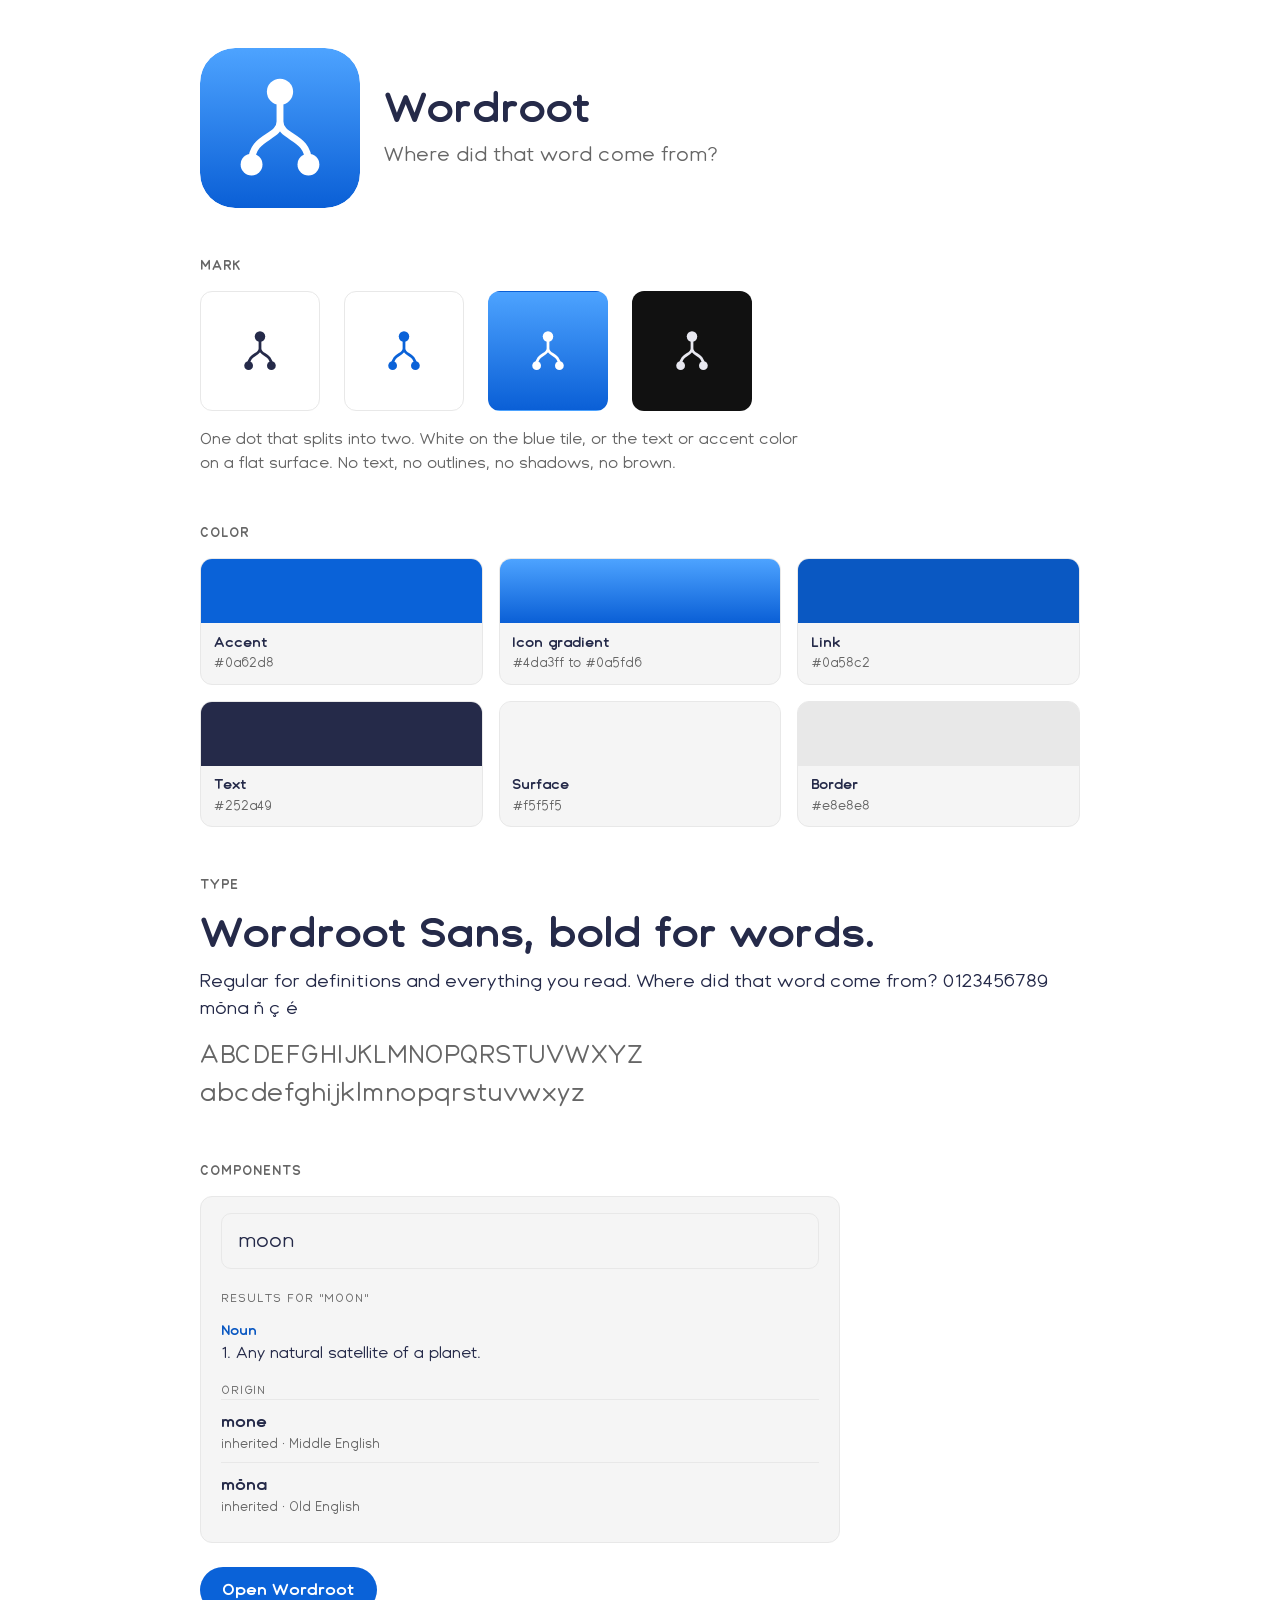
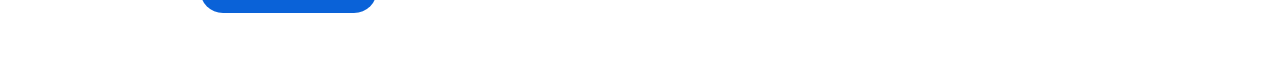
==== brand/index.html @ b56b0630 "Root is the app: opens on word, idle demo, Wordroot Sans typeface, brand kit and design system, shor" ====
<!doctype html>
<html lang="en">
<head>
<meta charset="utf-8">
<meta name="viewport" content="width=device-width, initial-scale=1">
<title>Wordroot brand kit</title>
<link rel="stylesheet" href="tokens.css">
<style>
  * { box-sizing: border-box; margin: 0; }
  body { font-family: var(--font); background: var(--bg); color: var(--text); line-height: 1.5; padding: var(--space-4) var(--space-2); }
  main { max-width: 880px; margin: 0 auto; }
  h1 { font-size: 2.6rem; font-weight: var(--weight-title); letter-spacing: -.02em; line-height: 1.1; }
  h2 { font-size: .8rem; text-transform: uppercase; letter-spacing: .08em; color: var(--text2); font-weight: var(--weight-label); margin: var(--space-4) 0 var(--space-2); }
  p.lead { font-size: 1.25rem; color: var(--text2); margin-top: var(--space-1); max-width: 34ch; }
  .row { display: flex; gap: var(--space-3); flex-wrap: wrap; align-items: center; }
  .icon { width: 160px; height: 160px; border-radius: var(--radius-icon); display: block; }
  .tile { width: 120px; height: 120px; border: 1px solid var(--border); border-radius: var(--radius-lg); display: grid; place-items: center; }
  .tile svg { width: 64px; height: 64px; }
  .swatches { display: grid; grid-template-columns: repeat(3, 1fr); gap: var(--space-2); }
  .sw { border: 1px solid var(--border); border-radius: var(--radius-lg); overflow: hidden; background: var(--bg2); }
  .sw i { display: block; height: 64px; }
  .sw b { display: block; padding: .6rem .8rem 0; font-size: .85rem; }
  .sw code { display: block; padding: 0 .8rem .7rem; font: inherit; font-size: .8rem; color: var(--text2); }
  .card { background: var(--bg2); border: 1px solid var(--border); border-radius: var(--radius-lg); padding: 1rem 1.25rem; max-width: var(--measure); }
  input { width: 100%; font: inherit; font-size: var(--size-input); padding: .75rem 1rem; border: 1px solid var(--border); border-radius: var(--radius-md); background: var(--bg2); color: var(--text); margin-bottom: var(--space-2); }
  .pos { color: var(--link); font-size: .85rem; font-weight: var(--weight-label); margin-top: .75rem; }
  .label { font-size: .75rem; text-transform: uppercase; letter-spacing: .08em; color: var(--text2); }
  .root { padding: .6rem 0; border-top: 1px solid var(--border); }
  .root small { display: block; color: var(--text2); font-size: .8rem; }
  .btn { display: inline-block; background: var(--accent); color: #fff; font-weight: var(--weight-label); padding: .7rem 1.4rem; border-radius: 999px; text-decoration: none; }
  .dont { color: var(--text2); max-width: 60ch; }
</style>
</head>
<body>
<main>
  <div class="row" style="margin-bottom: var(--space-3)">
    <img class="icon" src="icon.svg" alt="Wordroot app icon">
    <div><h1>Wordroot</h1><p class="lead">Where did that word come from?</p></div>
  </div>

  <h2>Mark</h2>
  <div class="row">
    <div class="tile" style="color:var(--text)"><svg viewBox="0 0 1024 1024" fill="currentColor" aria-hidden="true"><path d="M512 300V470C512 580 330 560 330 730M512 470C512 580 694 560 694 730" fill="none" stroke="currentColor" stroke-width="44" stroke-linecap="round"/><circle cx="512" cy="280" r="84"/><circle cx="330" cy="746" r="70"/><circle cx="694" cy="746" r="70"/></svg></div>
    <div class="tile" style="color:var(--accent)"><svg viewBox="0 0 1024 1024" fill="currentColor" aria-hidden="true"><path d="M512 300V470C512 580 330 560 330 730M512 470C512 580 694 560 694 730" fill="none" stroke="currentColor" stroke-width="44" stroke-linecap="round"/><circle cx="512" cy="280" r="84"/><circle cx="330" cy="746" r="70"/><circle cx="694" cy="746" r="70"/></svg></div>
    <div class="tile" style="background:linear-gradient(var(--accent-light),var(--accent-deep));color:#fff;border-color:transparent"><svg viewBox="0 0 1024 1024" fill="currentColor" aria-hidden="true"><path d="M512 300V470C512 580 330 560 330 730M512 470C512 580 694 560 694 730" fill="none" stroke="currentColor" stroke-width="44" stroke-linecap="round"/><circle cx="512" cy="280" r="84"/><circle cx="330" cy="746" r="70"/><circle cx="694" cy="746" r="70"/></svg></div>
    <div class="tile" style="background:#111;color:#e8e8f0;border-color:transparent"><svg viewBox="0 0 1024 1024" fill="currentColor" aria-hidden="true"><path d="M512 300V470C512 580 330 560 330 730M512 470C512 580 694 560 694 730" fill="none" stroke="currentColor" stroke-width="44" stroke-linecap="round"/><circle cx="512" cy="280" r="84"/><circle cx="330" cy="746" r="70"/><circle cx="694" cy="746" r="70"/></svg></div>
  </div>
  <p class="dont" style="margin-top: var(--space-2)">One dot that splits into two. White on the blue tile, or the text or accent color on a flat surface. No text, no outlines, no shadows, no brown.</p>

  <h2>Color</h2>
  <div class="swatches">
    <div class="sw"><i style="background:var(--accent)"></i><b>Accent</b><code>#0a62d8</code></div>
    <div class="sw"><i style="background:linear-gradient(var(--accent-light),var(--accent-deep))"></i><b>Icon gradient</b><code>#4da3ff to #0a5fd6</code></div>
    <div class="sw"><i style="background:var(--link)"></i><b>Link</b><code>#0a58c2</code></div>
    <div class="sw"><i style="background:var(--text)"></i><b>Text</b><code>#252a49</code></div>
    <div class="sw"><i style="background:var(--bg2)"></i><b>Surface</b><code>#f5f5f5</code></div>
    <div class="sw"><i style="background:var(--border)"></i><b>Border</b><code>#e8e8e8</code></div>
  </div>

  <h2>Type</h2>
  <p style="font-size:2.6rem;font-weight:var(--weight-title);letter-spacing:-.02em;line-height:1.15">Wordroot Sans, bold for words.</p>
  <p style="margin-top:.6rem;font-size:1.15rem">Regular for definitions and everything you read. Where did that word come from? 0123456789 mōna ñ ç é</p>
  <p style="margin-top:.8rem;font-size:1.6rem;letter-spacing:.02em;color:var(--text2)">ABCDEFGHIJKLMNOPQRSTUVWXYZ<br>abcdefghijklmnopqrstuvwxyz</p>

  <h2>Components</h2>
  <div class="card">
    <input value="moon" aria-label="Look up a word">
    <span class="label">Results for "moon"</span>
    <div class="pos">Noun</div>
    <p>1. Any natural satellite of a planet.</p>
    <div class="label" style="margin-top: var(--space-2)">Origin</div>
    <div class="root"><b>mone</b><small>inherited · Middle English</small></div>
    <div class="root"><b>mōna</b><small>inherited · Old English</small></div>
  </div>
  <p style="margin-top: var(--space-3)"><a class="btn" href="#">Open Wordroot</a></p>
</main>
</body>
</html>
---- brand/tokens.css ----
@font-face { font-family: "Wordroot Sans"; font-weight: 400; font-display: swap; src: url(fonts/WordrootSans-Regular.woff2) format("woff2"); }
@font-face { font-family: "Wordroot Sans"; font-weight: 700; font-display: swap; src: url(fonts/WordrootSans-Bold.woff2) format("woff2"); }

/* Wordroot design tokens. One source for the web app, the landing page and the docs.
   iOS and macOS use the same values through SwiftUI system colors (see BRAND.md). */
:root {
  /* color */
  --accent: #0a62d8;        /* buttons, selection */
  --accent-light: #4da3ff;  /* icon gradient top */
  --accent-deep: #0a5fd6;   /* icon gradient bottom */
  --link: #0a58c2;
  --bg: #ffffff;
  --bg2: #f5f5f5;           /* cards, inputs */
  --text: #252a49;          /* ink, a navy not a black */
  --text2: #666666;
  --border: #e8e8e8;

  /* type: Wordroot Sans, with the system font behind it for scripts it does not draw */
  --font: "Wordroot Sans", -apple-system, system-ui, "Segoe UI", sans-serif;
  --size-body: 1rem;
  --size-input: 1.25rem;
  --weight-title: 700;
  --weight-label: 600;

  /* shape */
  --radius-sm: 8px;    /* small controls */
  --radius-md: 10px;   /* inputs */
  --radius-lg: 12px;   /* cards */
  --radius-icon: 22%;  /* app icon corner, as a share of the side */

  /* space */
  --space-1: .5rem;
  --space-2: 1rem;
  --space-3: 1.5rem;
  --space-4: 3rem;
  --measure: 640px;    /* reading column */
}

@media (prefers-color-scheme: dark) {
  :root {
    --link: #5aa9ff;
    --bg: #111111;
    --bg2: #1a1a1a;
    --text: #e8e8f0;
    --text2: rgba(232, 232, 240, .6);
    --border: rgba(232, 232, 240, .1);
  }
}
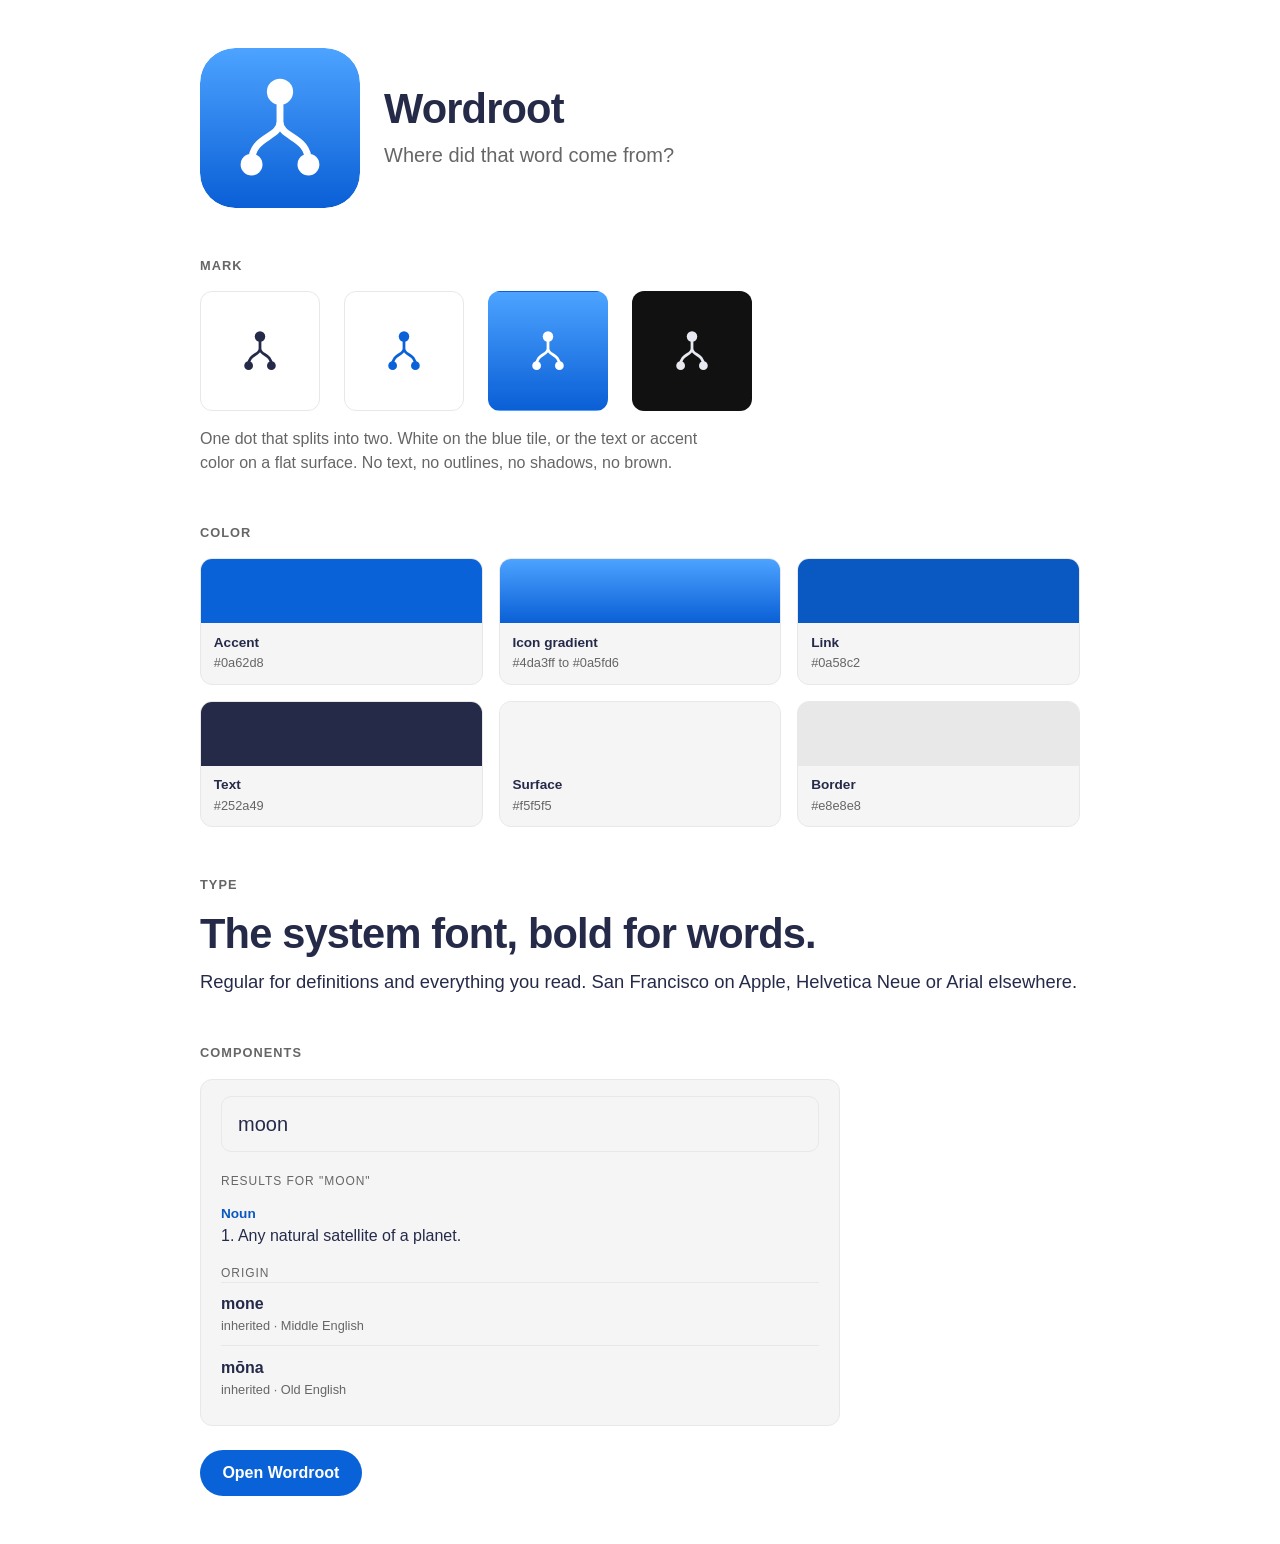
==== commit 62bf68b3: "System font instead of the custom one, real semi-transparent glass, header scrim, one language picke" ====
--- a/brand/index.html
+++ b/brand/index.html
@@ -58,9 +58,8 @@
   </div>
 
   <h2>Type</h2>
-  <p style="font-size:2.6rem;font-weight:var(--weight-title);letter-spacing:-.02em;line-height:1.15">Wordroot Sans, bold for words.</p>
-  <p style="margin-top:.6rem;font-size:1.15rem">Regular for definitions and everything you read. Where did that word come from? 0123456789 mōna ñ ç é</p>
-  <p style="margin-top:.8rem;font-size:1.6rem;letter-spacing:.02em;color:var(--text2)">ABCDEFGHIJKLMNOPQRSTUVWXYZ<br>abcdefghijklmnopqrstuvwxyz</p>
+  <p style="font-size:2.6rem;font-weight:var(--weight-title);letter-spacing:-.02em;line-height:1.15">The system font, bold for words.</p>
+  <p style="margin-top:.6rem;font-size:1.15rem">Regular for definitions and everything you read. San Francisco on Apple, Helvetica Neue or Arial elsewhere.</p>
 
   <h2>Components</h2>
   <div class="card">
--- a/brand/tokens.css
+++ b/brand/tokens.css
@@ -1,6 +1,3 @@
-@font-face { font-family: "Wordroot Sans"; font-weight: 400; font-display: swap; src: url(fonts/WordrootSans-Regular.woff2) format("woff2"); }
-@font-face { font-family: "Wordroot Sans"; font-weight: 700; font-display: swap; src: url(fonts/WordrootSans-Bold.woff2) format("woff2"); }
-
 /* Wordroot design tokens. One source for the web app, the landing page and the docs.
    iOS and macOS use the same values through SwiftUI system colors (see BRAND.md). */
 :root {
@@ -15,8 +12,8 @@
   --text2: #666666;
   --border: #e8e8e8;
 
-  /* type: Wordroot Sans, with the system font behind it for scripts it does not draw */
-  --font: "Wordroot Sans", -apple-system, system-ui, "Segoe UI", sans-serif;
+  /* type: San Francisco on Apple, Helvetica Neue or Arial everywhere else. Nothing to download. */
+  --font: -apple-system, BlinkMacSystemFont, "SF Pro Text", "Helvetica Neue", Helvetica, Arial, sans-serif;
   --size-body: 1rem;
   --size-input: 1.25rem;
   --weight-title: 700;
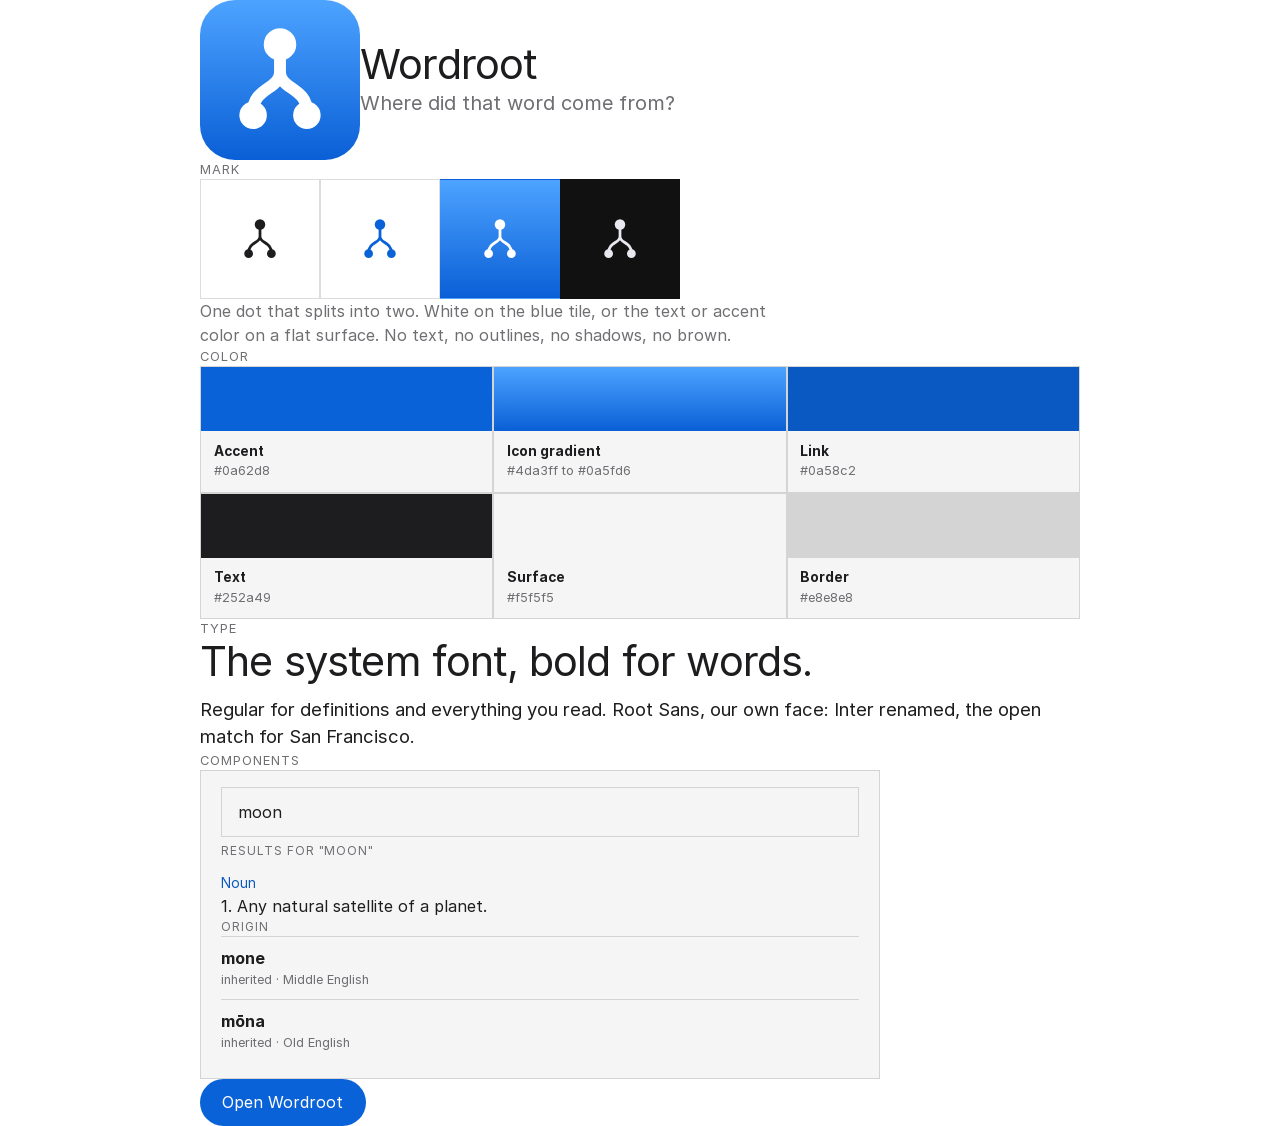
==== commit 74b07638: "Root Sans, a bolder mark, and the dictionary gap matrix Root Sans is Inter 4.1 renamed (OFL), Latin," ====
--- a/brand/index.html
+++ b/brand/index.html
@@ -59,7 +59,7 @@
 
   <h2>Type</h2>
   <p style="font-size:2.6rem;font-weight:var(--weight-title);letter-spacing:-.02em;line-height:1.15">The system font, bold for words.</p>
-  <p style="margin-top:.6rem;font-size:1.15rem">Regular for definitions and everything you read. San Francisco on Apple, Helvetica Neue or Arial elsewhere.</p>
+  <p style="margin-top:.6rem;font-size:1.15rem">Regular for definitions and everything you read. Root Sans, our own face: Inter renamed, the open match for San Francisco.</p>
 
   <h2>Components</h2>
   <div class="card">
--- a/brand/tokens.css
+++ b/brand/tokens.css
@@ -1,45 +1,58 @@
-/* Wordroot design tokens. One source for the web app, the landing page and the docs.
-   iOS and macOS use the same values through SwiftUI system colors (see BRAND.md). */
+/* Wordroot design tokens. One source for the web app and the docs; the Swift and Kotlin
+   apps use the same values. Everything sits on an 8 point grid. */
+@font-face { font-family: "Root Sans"; src: url("../fonts/RootSans-Regular.woff2") format("woff2"); font-weight: 400; font-display: swap; }
+@font-face { font-family: "Root Sans"; src: url("../fonts/RootSans-Medium.woff2") format("woff2"); font-weight: 500; font-display: swap; }
+@font-face { font-family: "Root Sans"; src: url("../fonts/RootSans-Semibold.woff2") format("woff2"); font-weight: 600; font-display: swap; }
+@font-face { font-family: "Root Sans"; src: url("../fonts/RootSans-Bold.woff2") format("woff2"); font-weight: 700; font-display: swap; }
+
 :root {
   /* color */
-  --accent: #0a62d8;        /* buttons, selection */
+  --accent: #0a62d8;        /* actions, focus ring */
   --accent-light: #4da3ff;  /* icon gradient top */
   --accent-deep: #0a5fd6;   /* icon gradient bottom */
   --link: #0a58c2;
   --bg: #ffffff;
-  --bg2: #f5f5f5;           /* cards, inputs */
-  --text: #252a49;          /* ink, a navy not a black */
-  --text2: #666666;
-  --border: #e8e8e8;
+  --bg2: #f5f5f5;
+  --text: #1d1d1f;
+  --text2: #6e6e73;
+  --border: rgba(60, 60, 67, .18);
 
-  /* type: San Francisco on Apple, Helvetica Neue or Arial everywhere else. Nothing to download. */
-  --font: -apple-system, BlinkMacSystemFont, "SF Pro Text", "Helvetica Neue", Helvetica, Arial, sans-serif;
-  --size-body: 1rem;
-  --size-input: 1.25rem;
-  --weight-title: 700;
-  --weight-label: 600;
+  /* type: Root Sans (Inter renamed, fonts/), system font while it loads */
+  --font: "Root Sans", -apple-system, BlinkMacSystemFont, "SF Pro Text", "Helvetica Neue", Helvetica, Arial, sans-serif;
+  --size-large-title: 34px;  /* the word: 41 line, bold, -0.022em */
+  --size-title: 22px;        /* the app name: 28 line, bold */
+  --size-body: 17px;         /* definitions: 24 line */
+  --size-subhead: 15px;      /* tagline, labels in the card: 20 line */
+  --size-footnote: 13px;     /* captions, uppercase labels: 18 line */
+
+  /* space: the 8 point grid */
+  --s1: 4px; --s2: 8px; --s3: 12px; --s4: 16px; --s5: 24px; --s6: 32px; --s7: 48px;
+  --page: 20px;              /* side margin */
+  --measure: 680px;          /* reading column */
 
   /* shape */
-  --radius-sm: 8px;    /* small controls */
-  --radius-md: 10px;   /* inputs */
-  --radius-lg: 12px;   /* cards */
-  --radius-icon: 22%;  /* app icon corner, as a share of the side */
+  --control: 48px;           /* search field and pickers, capsules */
+  --r-card: 28px;
+  --r-group: 20px;           /* inset grouped lists */
+  --r-pill: 999px;
+  --r-icon: 22%;             /* app icon corner, as a share of the side */
 
-  /* space */
-  --space-1: .5rem;
-  --space-2: 1rem;
-  --space-3: 1.5rem;
-  --space-4: 3rem;
-  --measure: 640px;    /* reading column */
+  /* liquid glass: semi-transparent, blurred, lit from above */
+  --glass: rgba(255, 255, 255, .26);
+  --glass-edge: rgba(255, 255, 255, .5);
+  --glass-blur: blur(30px) saturate(190%) brightness(1.3);
 }
 
 @media (prefers-color-scheme: dark) {
   :root {
     --link: #5aa9ff;
-    --bg: #111111;
-    --bg2: #1a1a1a;
-    --text: #e8e8f0;
-    --text2: rgba(232, 232, 240, .6);
-    --border: rgba(232, 232, 240, .1);
+    --bg: #000000;
+    --bg2: #1c1c1e;
+    --text: #f5f5f7;
+    --text2: rgba(235, 235, 245, .62);
+    --border: rgba(84, 84, 88, .55);
+    --glass: rgba(24, 24, 28, .34);
+    --glass-edge: rgba(255, 255, 255, .16);
+    --glass-blur: blur(30px) saturate(170%) brightness(.78);
   }
 }
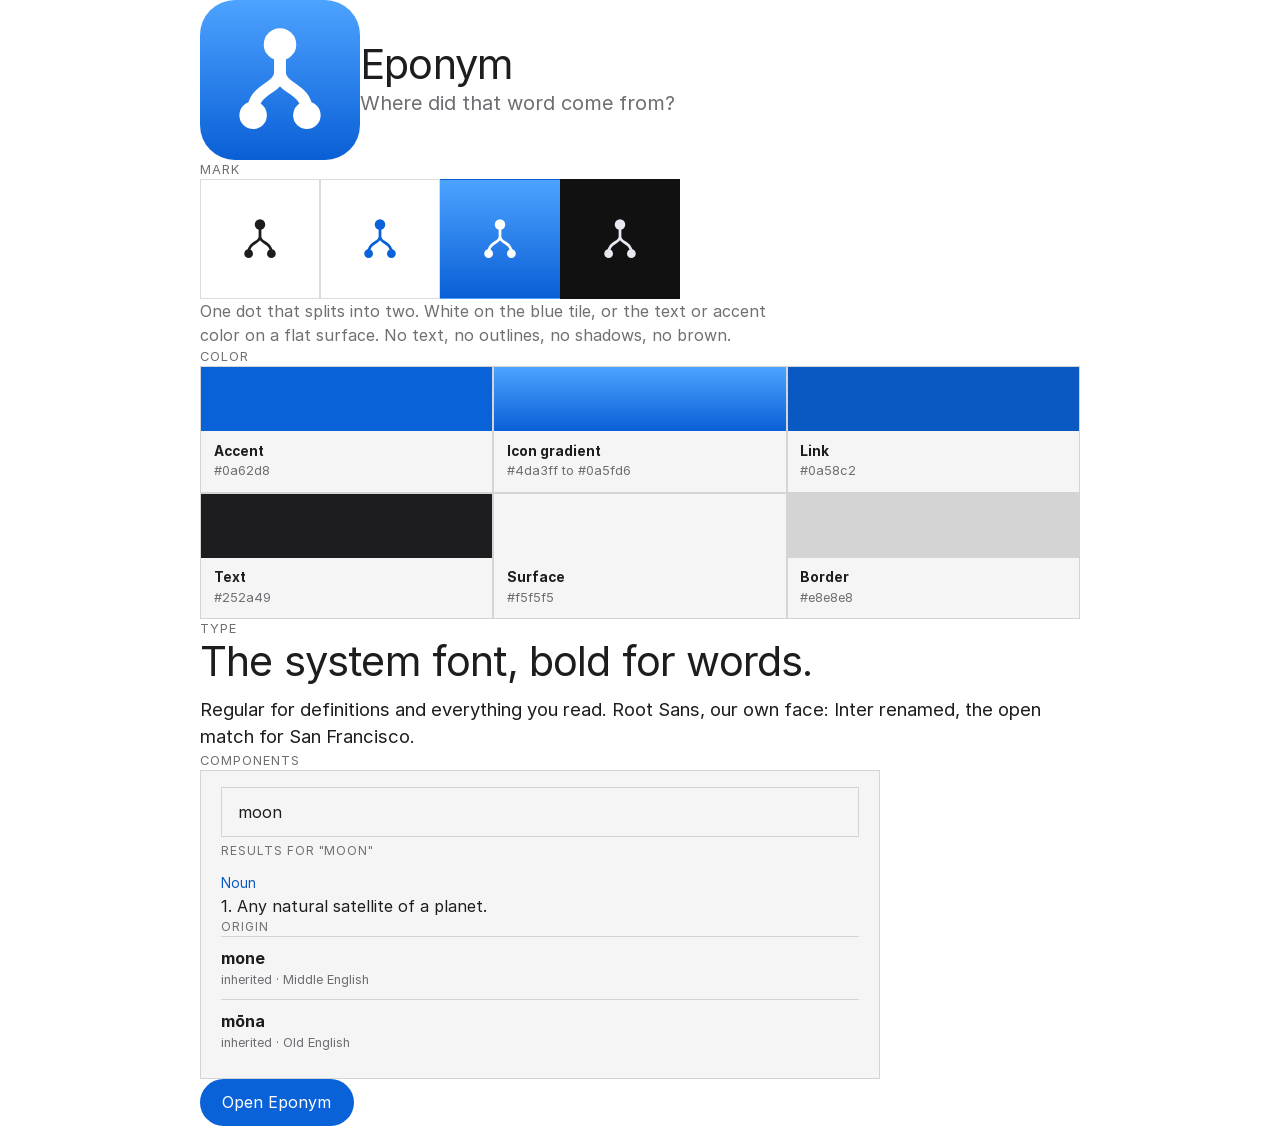
==== commit f72828f3: "Rename Wordroot to Eponym An eponym is a word named after a person, like sandwich or boycott, so the" ====
--- a/brand/index.html
+++ b/brand/index.html
@@ -3,7 +3,7 @@
 <head>
 <meta charset="utf-8">
 <meta name="viewport" content="width=device-width, initial-scale=1">
-<title>Wordroot brand kit</title>
+<title>Eponym brand kit</title>
 <link rel="stylesheet" href="tokens.css">
 <style>
   * { box-sizing: border-box; margin: 0; }
@@ -34,8 +34,8 @@
 <body>
 <main>
   <div class="row" style="margin-bottom: var(--space-3)">
-    <img class="icon" src="icon.svg" alt="Wordroot app icon">
-    <div><h1>Wordroot</h1><p class="lead">Where did that word come from?</p></div>
+    <img class="icon" src="icon.svg" alt="Eponym app icon">
+    <div><h1>Eponym</h1><p class="lead">Where did that word come from?</p></div>
   </div>
 
   <h2>Mark</h2>
@@ -71,7 +71,7 @@
     <div class="root"><b>mone</b><small>inherited · Middle English</small></div>
     <div class="root"><b>mōna</b><small>inherited · Old English</small></div>
   </div>
-  <p style="margin-top: var(--space-3)"><a class="btn" href="#">Open Wordroot</a></p>
+  <p style="margin-top: var(--space-3)"><a class="btn" href="#">Open Eponym</a></p>
 </main>
 </body>
 </html>
--- a/brand/tokens.css
+++ b/brand/tokens.css
@@ -1,4 +1,4 @@
-/* Wordroot design tokens. One source for the web app and the docs; the Swift and Kotlin
+/* Eponym design tokens. One source for the web app and the docs; the Swift and Kotlin
    apps use the same values. Everything sits on an 8 point grid. */
 @font-face { font-family: "Root Sans"; src: url("../fonts/RootSans-Regular.woff2") format("woff2"); font-weight: 400; font-display: swap; }
 @font-face { font-family: "Root Sans"; src: url("../fonts/RootSans-Medium.woff2") format("woff2"); font-weight: 500; font-display: swap; }
